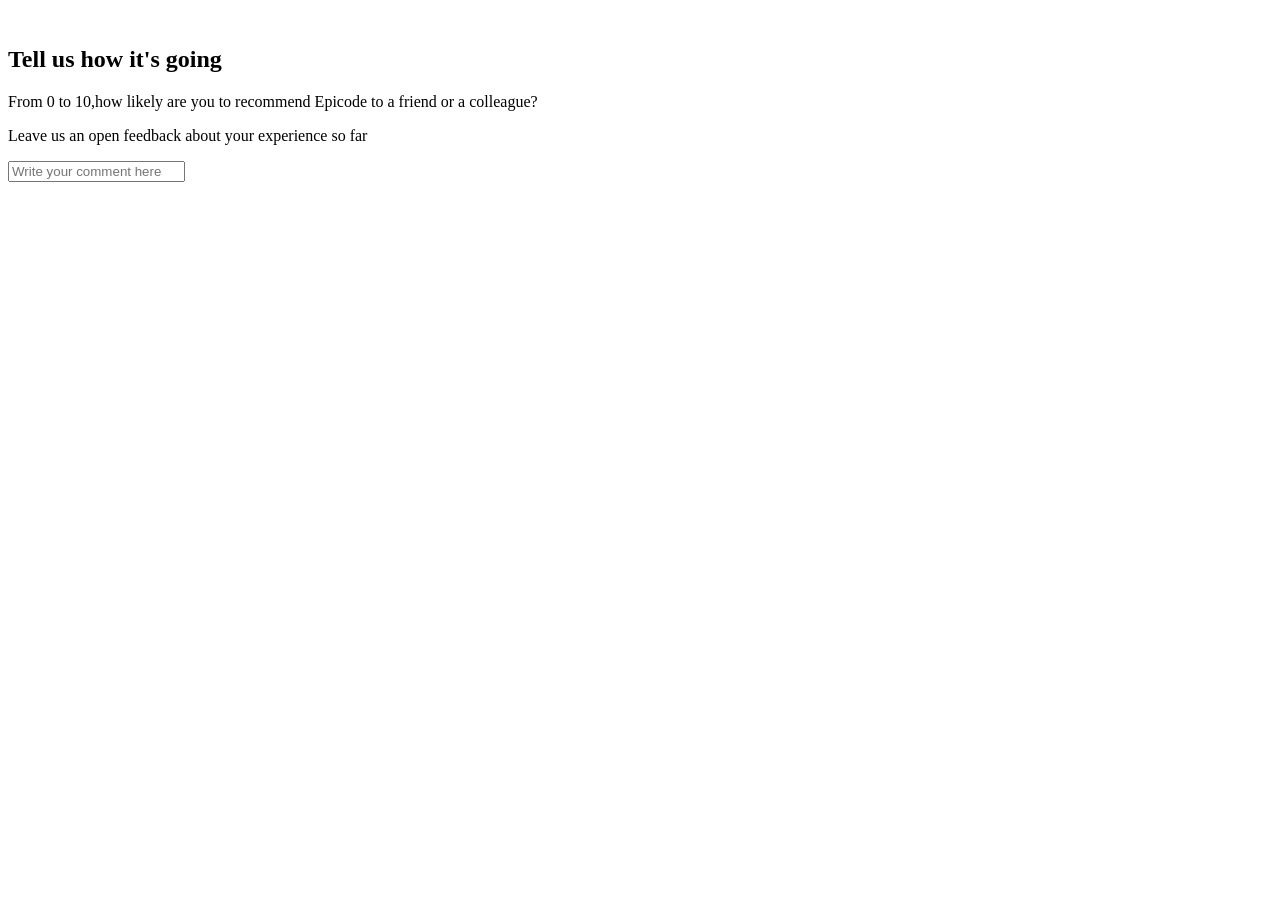
==== feedback.html @ 619c7fc3 "Update feedback.html" ====
<!doctype html>
<html lang="en">
  <head>
    <meta charset="UTF-8" />
    <meta name="viewport" content="width=device-width, initial-scale=1.0" />
    <title>Feedback</title>
    <!-- <link rel="stylesheet" href="reset" /> -->
    <link rel="stylesheet" href="./assets/feedback.css" />
  </head>
  <body>
    <header>
      <img />
    </header>
    <main>
      <section id="firstSection">
        <h1 id="title">Tell us how it's going</h1>
        <p class="text">
          From 0 to 10,how likely are you to recommend Epicode to a friend or a
          colleague?
        </p>
      </section>
      <section>
        <p>Leave us an open feedback about your experience so far</p>
        <input id="comment" type="text" placeholder="Write your comment here" />
      </section>
    </main>
    <footer></footer>
    <script src="./scripts/feedback.js"></script>
  </body>
</html>
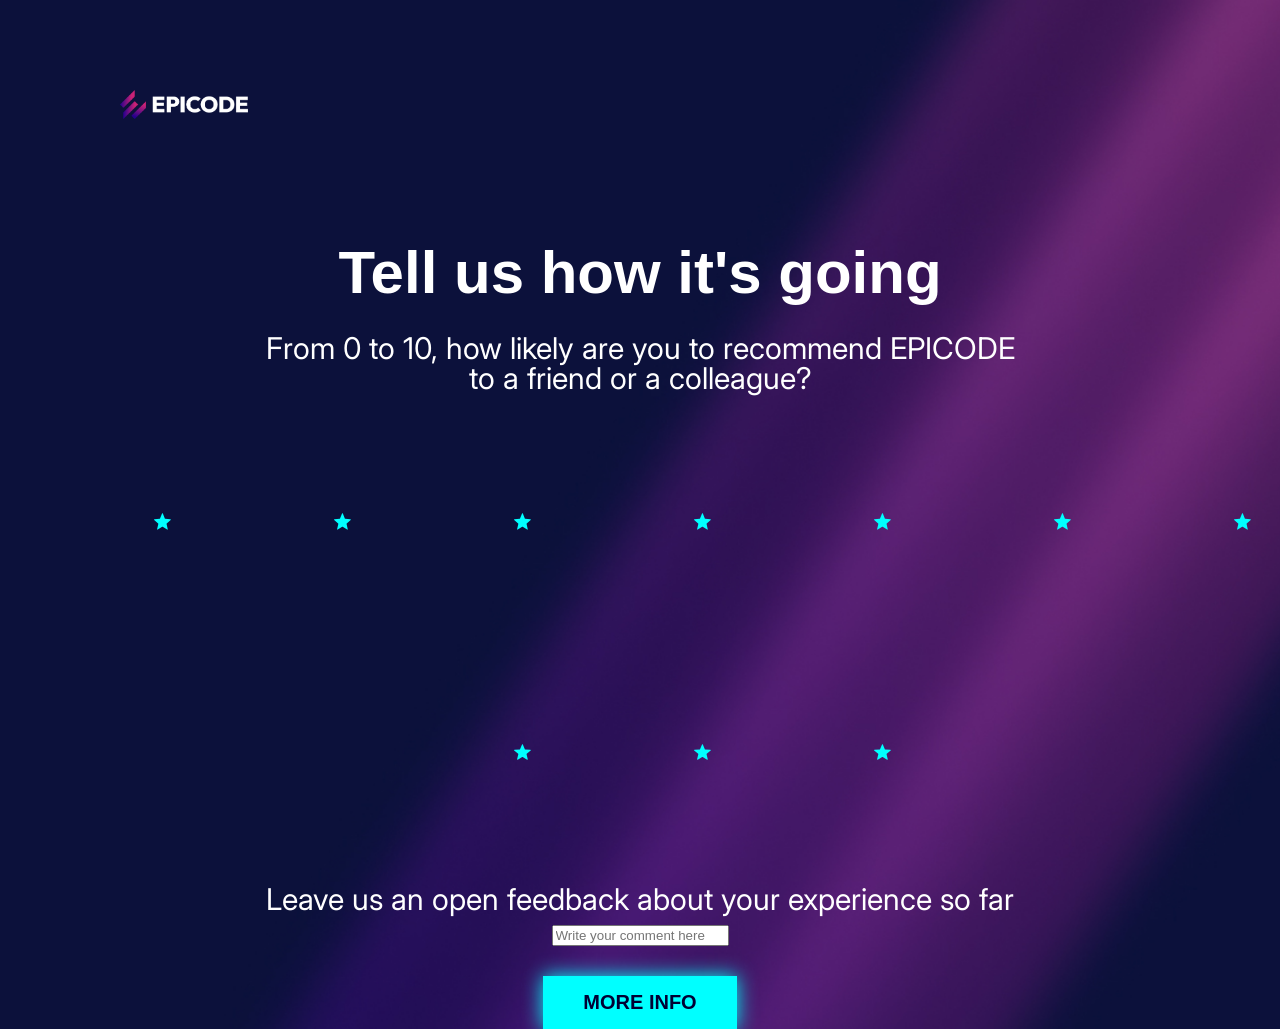
==== commit e0a20d2e: "First-commit" ====
--- a/feedback.html
+++ b/feedback.html
@@ -4,27 +4,45 @@
     <meta charset="UTF-8" />
     <meta name="viewport" content="width=device-width, initial-scale=1.0" />
     <title>Feedback</title>
-    <!-- <link rel="stylesheet" href="reset" /> -->
+    <link rel="stylesheet" href="./assets/reset.css" />
     <link rel="stylesheet" href="./assets/feedback.css" />
   </head>
   <body>
-    <header>
-      <img />
+    <header id="logo">
+      <img src="./assets/epicode_logo.png" alt="Logo" />
     </header>
     <main>
       <section id="firstSection">
         <h1 id="title">Tell us how it's going</h1>
-        <p class="text">
-          From 0 to 10,how likely are you to recommend Epicode to a friend or a
-          colleague?
+        <p id="text">
+          From 0 to 10, how likely are you to recommend EPICODE<br />
+          to a friend or a colleague?
         </p>
       </section>
-      <section>
+      <section id="secondSection">
+        <div><img src="./assets/star.svg" alt="rate" width="10%" /></div>
+        <div><img src="./assets/star.svg" alt="rate" /></div>
+        <div><img src="./assets/star.svg" alt="rate" /></div>
+        <div><img src="./assets/star.svg" alt="rate" /></div>
+        <div><img src="./assets/star.svg" alt="rate" /></div>
+        <div><img src="./assets/star.svg" alt="rate" /></div>
+        <div><img src="./assets/star.svg" alt="rate" /></div>
+        <div><img src="./assets/star.svg" alt="rate" /></div>
+        <div><img src="./assets/star.svg" alt="rate" /></div>
+        <div><img src="./assets/star.svg" alt="rate" /></div>
+      </section>
+      <section id="thirdSection">
         <p>Leave us an open feedback about your experience so far</p>
-        <input id="comment" type="text" placeholder="Write your comment here" />
+        <label>
+          <input
+            id="comment"
+            type="text"
+            placeholder="Write your comment here"
+          />
+        </label>
+        <button id="btn" type="submit">MORE INFO</button>
       </section>
     </main>
-    <footer></footer>
     <script src="./scripts/feedback.js"></script>
   </body>
 </html>
--- a/assets/feedback.css
+++ b/assets/feedback.css
@@ -0,0 +1,59 @@
+@import url('https://fonts.googleapis.com/css2?family=Inter:ital,opsz,wght@0,14..32,100..900;1,14..32,100..900&display=swap');
+@import url('https://fonts.googleapis.com/css2?family=Inter:ital,opsz,wght@0,14..32,100..900;1,14..32,100..900&display=swap');
+body{
+    background-image: url(./bg.jpg);
+    background-size: cover;
+    background-position: center;
+    size: 100%;
+    background-repeat: no-repeat;
+    color: white;
+    font-family: "Inter", sans-serif;
+    font-optical-sizing: auto;
+    font-weight: auto;
+    font-style: normal;
+    font-size: 30px;
+    text-align: center;
+}
+#logo{
+    text-align: start;
+  
+}
+img{
+    width: 10%;
+    margin-top: 3em;
+    margin-bottom: 4em;
+    margin-left: 4em;
+}
+#title{
+    font-size: 60px;
+    text-align: center;
+    margin-bottom: 0.5em;
+    font-family: "Outfit", sans-serif;
+    font-optical-sizing: auto;
+    font-weight: bold;
+    font-style: normal;
+}
+#text{
+    margin-bottom: 1em;
+   
+}
+label{
+    display: block;
+    margin-bottom: 1em;
+    text-align: center;
+}
+button{
+    background-color: #00ffff;
+    border: none;
+    color: #000033;
+    font-weight: bold;
+    font-family: sans-serif;
+    cursor: pointer;
+    box-shadow: 0px 0px 20px #00ffff;
+    padding: 15px 40px;
+    font-size: 20px;
+}
+div{
+    display: inline-block;
+    margin-left: 5px;
+}
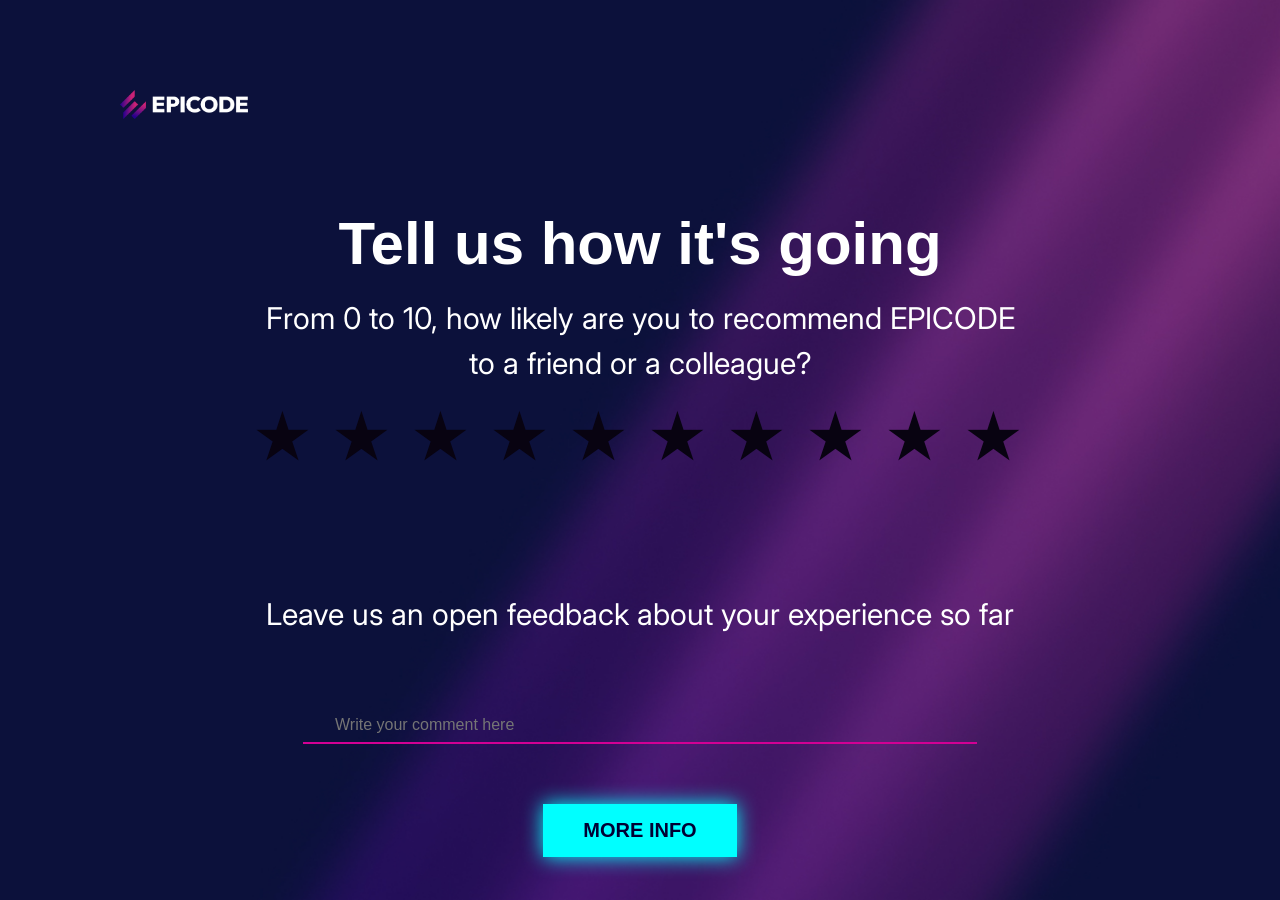
==== commit 61740abf: "Fix-2" ====
--- a/feedback.html
+++ b/feedback.html
@@ -3,6 +3,11 @@
   <head>
     <meta charset="UTF-8" />
     <meta name="viewport" content="width=device-width, initial-scale=1.0" />
+    <link
+      rel="icon"
+      type="image/x-icon"
+      href="./assets/Poké_Ball_icon.svg.png"
+    />
     <title>Feedback</title>
     <link rel="stylesheet" href="./assets/reset.css" />
     <link rel="stylesheet" href="./assets/feedback.css" />
@@ -20,27 +25,33 @@
         </p>
       </section>
       <section id="secondSection">
-        <div><img src="./assets/star.svg" alt="rate" width="10%" /></div>
-        <div><img src="./assets/star.svg" alt="rate" /></div>
-        <div><img src="./assets/star.svg" alt="rate" /></div>
-        <div><img src="./assets/star.svg" alt="rate" /></div>
-        <div><img src="./assets/star.svg" alt="rate" /></div>
-        <div><img src="./assets/star.svg" alt="rate" /></div>
-        <div><img src="./assets/star.svg" alt="rate" /></div>
-        <div><img src="./assets/star.svg" alt="rate" /></div>
-        <div><img src="./assets/star.svg" alt="rate" /></div>
-        <div><img src="./assets/star.svg" alt="rate" /></div>
+        <div class="rating-container" id="rating">
+          <span class="star" data-value="1">&#9733;</span>
+          <span class="star" data-value="2">&#9733;</span>
+          <span class="star" data-value="3">&#9733;</span>
+          <span class="star" data-value="4">&#9733;</span>
+          <span class="star" data-value="5">&#9733;</span>
+          <span class="star" data-value="6">&#9733;</span>
+          <span class="star" data-value="7">&#9733;</span>
+          <span class="star" data-value="8">&#9733;</span>
+          <span class="star" data-value="9">&#9733;</span>
+          <span class="star" data-value="10">&#9733;</span>
+        </div>
       </section>
       <section id="thirdSection">
-        <p>Leave us an open feedback about your experience so far</p>
-        <label>
-          <input
-            id="comment"
-            type="text"
-            placeholder="Write your comment here"
-          />
-        </label>
-        <button id="btn" type="submit">MORE INFO</button>
+        <p id="secondText">
+          Leave us an open feedback about your experience so far
+        </p>
+        <form>
+          <label>
+            <input
+              id="comment"
+              type="text"
+              placeholder="Write your comment here"
+            />
+          </label>
+          <button id="btn" type="submit">MORE INFO</button>
+        </form>
       </section>
     </main>
     <script src="./scripts/feedback.js"></script>
--- a/assets/feedback.css
+++ b/assets/feedback.css
@@ -13,15 +13,15 @@
     font-style: normal;
     font-size: 30px;
     text-align: center;
+    line-height: 1.5em;
 }
 #logo{
     text-align: start;
-  
 }
 img{
     width: 10%;
     margin-top: 3em;
-    margin-bottom: 4em;
+    margin-bottom: 3em;
     margin-left: 4em;
 }
 #title{
@@ -39,7 +39,7 @@
 }
 label{
     display: block;
-    margin-bottom: 1em;
+    margin-bottom: 2em;
     text-align: center;
 }
 button{
@@ -55,5 +55,29 @@
 }
 div{
     display: inline-block;
-    margin-left: 5px;
-}+    margin-right: 5px;
+    margin-bottom: 4em;
+}
+#secondText{
+    margin-bottom: 2em;
+}
+#comment{
+    border: none;
+    border-bottom: 2px solid#d20094;
+    width: 50%;
+    height: 2em;
+    font-size: 16px;
+    color: white;
+    background-color: transparent;
+    padding-left: 2em;
+    outline: none;
+}
+.star {
+  font-size: 60px;
+  cursor: pointer;
+  color: #080311; 
+  margin: 0 5px;
+}
+.active, .star:hover {
+  color: #a0ffff; 
+}
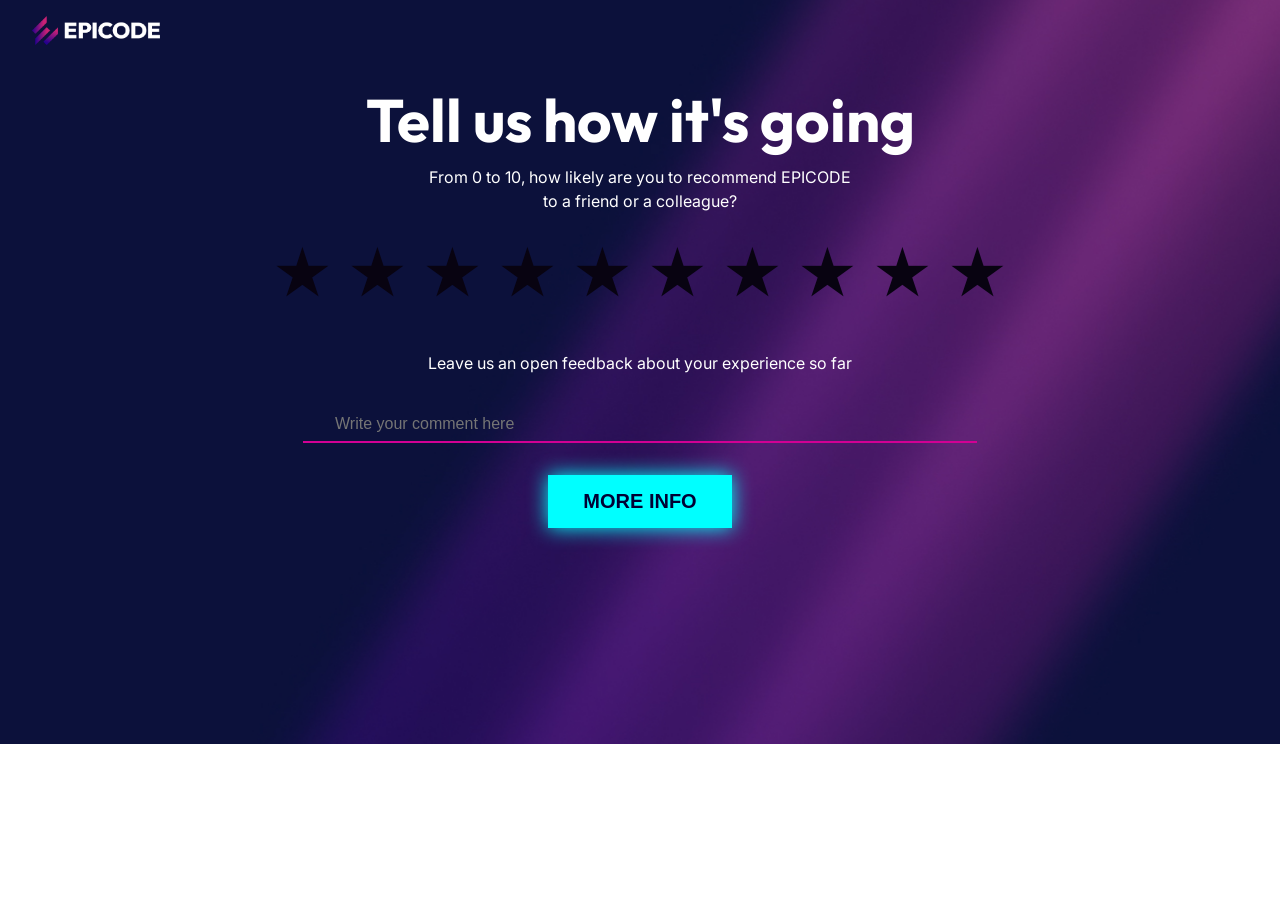
==== commit e71cfdd8: "sixth commit" ====
--- a/feedback.html
+++ b/feedback.html
@@ -10,6 +10,7 @@
     />
     <title>Feedback</title>
     <link rel="stylesheet" href="./assets/reset.css" />
+    <link rel="stylesheet" href="./assets/normalize.css" />
     <link rel="stylesheet" href="./assets/feedback.css" />
   </head>
   <body>
--- a/assets/feedback.css
+++ b/assets/feedback.css
@@ -1,83 +1,72 @@
-@import url('https://fonts.googleapis.com/css2?family=Inter:ital,opsz,wght@0,14..32,100..900;1,14..32,100..900&display=swap');
-@import url('https://fonts.googleapis.com/css2?family=Inter:ital,opsz,wght@0,14..32,100..900;1,14..32,100..900&display=swap');
-body{
-    background-image: url(./bg.jpg);
-    background-size: cover;
-    background-position: center;
-    size: 100%;
-    background-repeat: no-repeat;
-    color: white;
-    font-family: "Inter", sans-serif;
-    font-optical-sizing: auto;
-    font-weight: auto;
-    font-style: normal;
-    font-size: 30px;
-    text-align: center;
-    line-height: 1.5em;
+@import url("https://fonts.googleapis.com/css2?family=Inter:ital,opsz,wght@0,14..32,100..900;1,14..32,100..900&display=swap");
+@import url("https://fonts.googleapis.com/css2?family=Inter:ital,opsz,wght@0,14..32,100..900;1,14..32,100..900&display=swap");
+
+body {
+  background-image: url(./bg.jpg);
+  background-size: cover;
+  background-position: center;
+  background-repeat: no-repeat;
 }
-#logo{
-    text-align: start;
+
+img {
+  width: 10%;
+  margin-left: 2em;
 }
-img{
-    width: 10%;
-    margin-top: 3em;
-    margin-bottom: 3em;
-    margin-left: 4em;
+
+#text {
+  margin-bottom: 1em;
 }
-#title{
-    font-size: 60px;
-    text-align: center;
-    margin-bottom: 0.5em;
-    font-family: "Outfit", sans-serif;
-    font-optical-sizing: auto;
-    font-weight: bold;
-    font-style: normal;
+
+label {
+  display: block;
+  margin-bottom: 2em;
 }
-#text{
-    margin-bottom: 1em;
-   
+
+button {
+  background-color: #00ffff;
+  border: none;
+  color: #000033;
+  font-weight: bold;
+  cursor: pointer;
+  box-shadow: 0px 0px 20px #00ffff;
+  padding: 15px 35px;
+  font-size: 20px;
 }
-label{
-    display: block;
-    margin-bottom: 2em;
-    text-align: center;
+
+div {
+  display: inline-block;
+  margin-bottom: 2em;
 }
-button{
-    background-color: #00ffff;
-    border: none;
-    color: #000033;
-    font-weight: bold;
-    font-family: sans-serif;
-    cursor: pointer;
-    box-shadow: 0px 0px 20px #00ffff;
-    padding: 15px 40px;
-    font-size: 20px;
+
+#secondText {
+  margin-bottom: 2em;
 }
-div{
-    display: inline-block;
-    margin-right: 5px;
-    margin-bottom: 4em;
+
+#comment {
+  border: none;
+  border-bottom: 2px solid#d20094;
+  width: 50%;
+  height: 2em;
+  font-size: 16px;
+  color: white;
+  background-color: transparent;
+  padding-left: 2em;
+  outline: none;
 }
-#secondText{
-    margin-bottom: 2em;
-}
-#comment{
-    border: none;
-    border-bottom: 2px solid#d20094;
-    width: 50%;
-    height: 2em;
-    font-size: 16px;
-    color: white;
-    background-color: transparent;
-    padding-left: 2em;
-    outline: none;
-}
+
 .star {
   font-size: 60px;
   cursor: pointer;
-  color: #080311; 
+  color: #080311;
   margin: 0 5px;
 }
-.active, .star:hover {
-  color: #a0ffff; 
+
+.active,
+.star:hover {
+  color: #a0ffff;
 }
+
+button:active {
+  border-color: #00ff00;
+  box-shadow: 0px 0px 10px #00ff00;
+}
